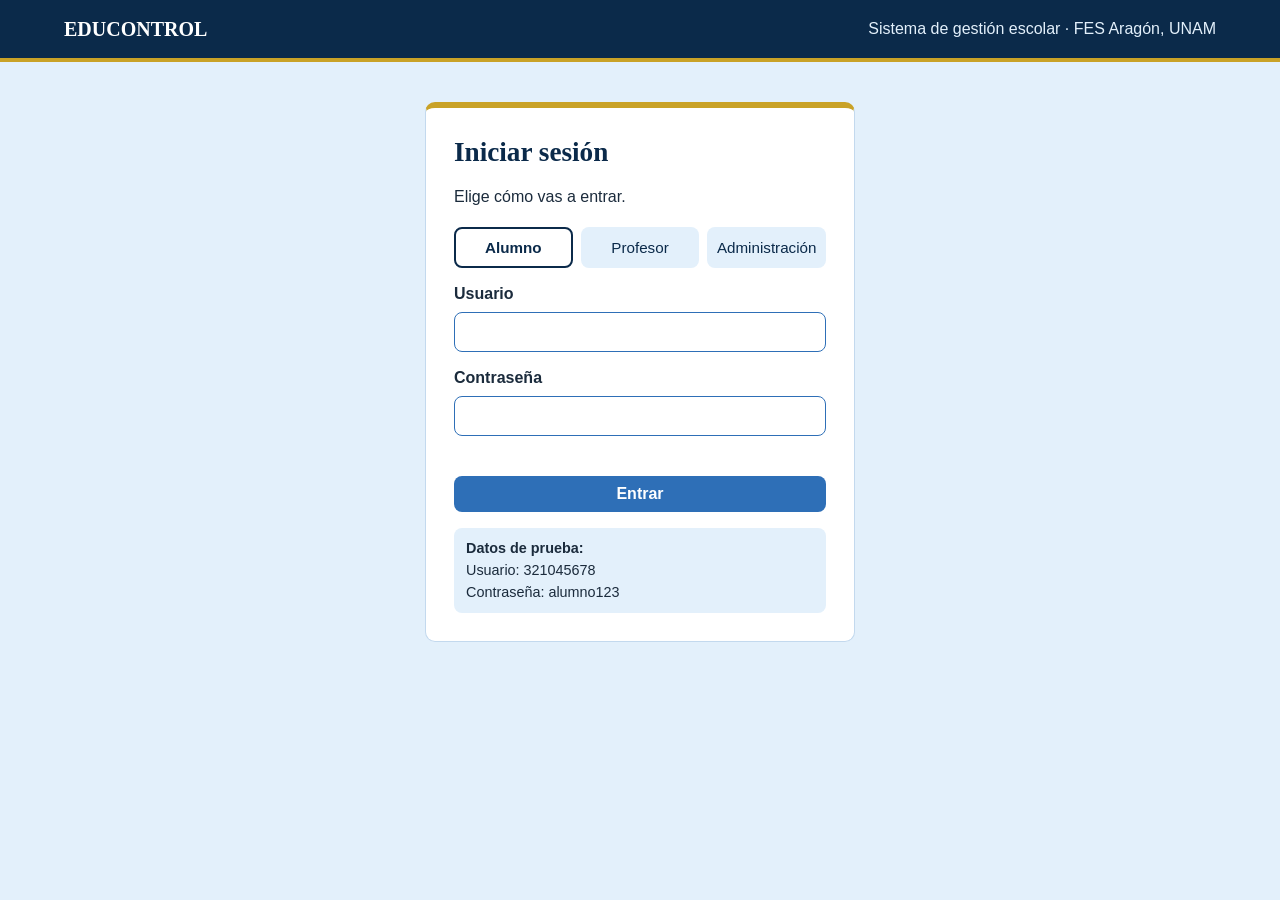
==== admin.html @ aebd2494 "Add files via upload" ====
<!DOCTYPE html>
<html lang="es">
<head>
  <meta charset="UTF-8">
  <meta name="viewport" content="width=device-width, initial-scale=1">
  <title>Administración – EDUCONTROL</title>
  <link rel="stylesheet" href="style.css">
</head>
<body>
  <header class="barra">
    <strong>EDUCONTROL · Administración</strong>
    <span id="saludo"></span>
    <button id="salir">Cerrar sesión</button>
  </header>

  <nav class="pestanas" id="pestanas">
    <button data-panel="resumen" class="activa">Resumen</button>
    <button data-panel="alumnos">Alumnos</button>
    <button data-panel="personal">Profesores</button>
    <button data-panel="reservas">Reservaciones</button>
    <button data-panel="contabilidad">Contabilidad</button>
  </nav>

  <main>
    <section class="panel activo" id="resumen">
      <h2>Resumen de la escuela</h2>
      <div class="tarjetas" id="tarjetasResumen"></div>
    </section>

    <section class="panel" id="alumnos">
      <h2>Alumnos</h2>
      <input type="search" id="buscar" placeholder="Buscar por nombre o cuenta">
      <div class="tabla-caja">
        <table>
          <thead><tr><th>Cuenta</th><th>Alumno</th><th>Promedio Diseño Lógico</th><th>Asistencia</th><th>Pagos pendientes</th></tr></thead>
          <tbody id="tablaAlumnos"></tbody>
        </table>
      </div>
    </section>

    <section class="panel" id="personal">
      <h2>Profesores y materias</h2>
      <div class="tabla-caja">
        <table>
          <thead><tr><th>Profesor</th><th>Materia</th><th>Salón</th></tr></thead>
          <tbody id="tablaProfes"></tbody>
        </table>
      </div>
    </section>

    <section class="panel" id="reservas">
      <h2>Todas las reservaciones</h2>
      <p class="mensaje" id="msgReserva"></p>
      <div class="tabla-caja">
        <table>
          <thead><tr><th>Espacio o equipo</th><th>Fecha</th><th>Hora</th><th>Profesor</th><th>Acción</th></tr></thead>
          <tbody id="tablaReservas"></tbody>
        </table>
      </div>
    </section>

    <section class="panel" id="contabilidad">
      <h2>Contabilidad</h2>
      <div class="tarjetas" id="tarjetasConta"></div>

      <h3>Cobros a alumnos</h3>
      <div class="tabla-caja">
        <table>
          <thead><tr><th>Alumno</th><th>Concepto</th><th>Monto</th><th>Estado</th><th>Acción</th></tr></thead>
          <tbody id="tablaPagos"></tbody>
        </table>
      </div>

      <h3>Gastos de la escuela</h3>
      <form class="formulario" id="formGasto" novalidate>
        <div><label for="conceptoGasto">Concepto</label><input type="text" id="conceptoGasto"></div>
        <div><label for="montoGasto">Monto (MXN)</label><input type="number" id="montoGasto" min="1" step="0.01"></div>
        <button class="boton" type="submit">Registrar gasto</button>
      </form>
      <p class="mensaje" id="msgGasto"></p>
      <div class="tabla-caja">
        <table>
          <thead><tr><th>Fecha</th><th>Concepto</th><th>Monto</th></tr></thead>
          <tbody id="tablaGastos"></tbody>
        </table>
      </div>
    </section>
  </main>

  <script src="datos.js"></script>
  <script src="admin.js"></script>
</body>
</html>
---- style.css ----
:root {
  --marino: #0b2a4a;
  --dorado: #c9a227;
  --claro: #e3f0fb;
  --blanco: #ffffff;
  --azul: #2e6fb7;
  --texto: #1b2b3c;
  --ok: #1f7a4d;
  --alerta: #b3261e;
}

* { box-sizing: border-box; }

body {
  margin: 0;
  font-family: "Segoe UI", Arial, sans-serif;
  color: var(--texto);
  background: var(--claro);
  line-height: 1.5;
}

h1, h2, h3 { font-family: Georgia, "Times New Roman", serif; color: var(--marino); line-height: 1.2; }

/* Barra superior */
.barra {
  display: flex; justify-content: space-between; align-items: center; flex-wrap: wrap; gap: 8px;
  padding: 14px 5%;
  background: var(--marino);
  border-bottom: 4px solid var(--dorado);
  color: var(--claro);
}
.barra strong { color: var(--blanco); font-family: Georgia, serif; font-size: 1.25rem; }
.barra button { background: none; border: 1px solid var(--claro); color: var(--claro); padding: 6px 14px; border-radius: 6px; cursor: pointer; font-size: 0.95rem; }
.barra button:hover { background: var(--claro); color: var(--marino); }

/* Pestañas */
.pestanas { display: flex; flex-wrap: wrap; gap: 6px; padding: 14px 5% 0; }
.pestanas button {
  background: var(--blanco); color: var(--marino);
  border: 1px solid #c3d9ee; border-bottom: 0;
  padding: 10px 18px; border-radius: 8px 8px 0 0;
  font-size: 1rem; cursor: pointer;
}
.pestanas button.activa { background: var(--marino); color: var(--blanco); font-weight: 600; }

main { padding: 0 5% 50px; }
.panel { display: none; background: var(--blanco); padding: 26px; border: 1px solid #c3d9ee; border-radius: 0 10px 10px 10px; }
.panel.activo { display: block; }
.panel h2 { margin-top: 0; }

/* Tarjetas de resumen */
.tarjetas { display: grid; grid-template-columns: repeat(auto-fit, minmax(190px, 1fr)); gap: 14px; margin: 16px 0; }
.tarjetas div { background: var(--claro); border-left: 5px solid var(--dorado); padding: 14px 16px; border-radius: 8px; }
.tarjetas strong { display: block; font-size: 1.6rem; color: var(--marino); }

/* Tablas */
.tabla-caja { overflow-x: auto; }
table { width: 100%; border-collapse: collapse; }
th, td { padding: 10px 12px; text-align: left; border-bottom: 1px solid #d4e4f3; }
th { background: var(--marino); color: var(--blanco); white-space: nowrap; }

/* Tareas */
.lista { list-style: none; padding: 0; margin: 0; }
.lista li { display: flex; justify-content: space-between; align-items: center; flex-wrap: wrap; gap: 10px; padding: 14px; border: 1px solid #d4e4f3; border-radius: 8px; margin-bottom: 10px; }
.lista small { display: block; color: #4a5d70; }
.etiqueta { padding: 3px 10px; border-radius: 12px; font-size: 0.85rem; font-weight: 600; }
.pendiente { background: #fdecea; color: var(--alerta); }
.entregada { background: #e3f4ea; color: var(--ok); }
.boton { background: var(--azul); color: var(--blanco); border: 0; border-radius: 8px; padding: 9px 18px; font-size: 1rem; font-weight: 600; cursor: pointer; }
.boton:hover { background: #245c9a; }

/* Inicio de sesión */
.login { max-width: 430px; margin: 40px auto; background: var(--blanco); border: 1px solid #c3d9ee; border-top: 6px solid var(--dorado); border-radius: 10px; padding: 28px; }
.login h1 { margin: 0 0 6px; font-size: 1.7rem; }
.roles { display: flex; gap: 8px; margin: 18px 0 4px; }
.roles button { flex: 1; padding: 10px 4px; background: var(--claro); color: var(--marino); border: 2px solid transparent; border-radius: 8px; font-size: 0.95rem; cursor: pointer; }
.roles button.activo { border-color: var(--marino); font-weight: 700; background: var(--blanco); }
label { display: block; margin-top: 14px; font-weight: 600; }
input { width: 100%; padding: 10px 12px; margin-top: 6px; border: 1px solid var(--azul); border-radius: 8px; font-size: 1rem; }
.error { color: var(--alerta); min-height: 1.3em; margin: 8px 0 0; }
.ayuda { background: var(--claro); padding: 10px 12px; border-radius: 8px; font-size: 0.9rem; margin-top: 16px; }
.login .boton { width: 100%; margin-top: 12px; }

:focus-visible { outline: 3px solid var(--azul); outline-offset: 2px; }

/* Formularios dentro de los paneles */
.formulario { display: grid; grid-template-columns: repeat(auto-fit, minmax(190px, 1fr)); gap: 12px; align-items: end; margin-bottom: 18px; }
.formulario label { margin-top: 0; }
select { width: 100%; padding: 10px 12px; margin-top: 6px; border: 1px solid var(--azul); border-radius: 8px; font-size: 1rem; background: var(--blanco); }
input[type="checkbox"] { width: auto; margin: 0; transform: scale(1.3); }
td input[type="number"] { width: 90px; margin: 0; padding: 6px 8px; }
.mensaje { margin: 10px 0; font-weight: 600; min-height: 1.4em; }
.mensaje.ok { color: var(--ok); }
.mensaje.mal { color: var(--alerta); }
.chico { background: var(--alerta); padding: 6px 12px; font-size: 0.9rem; }
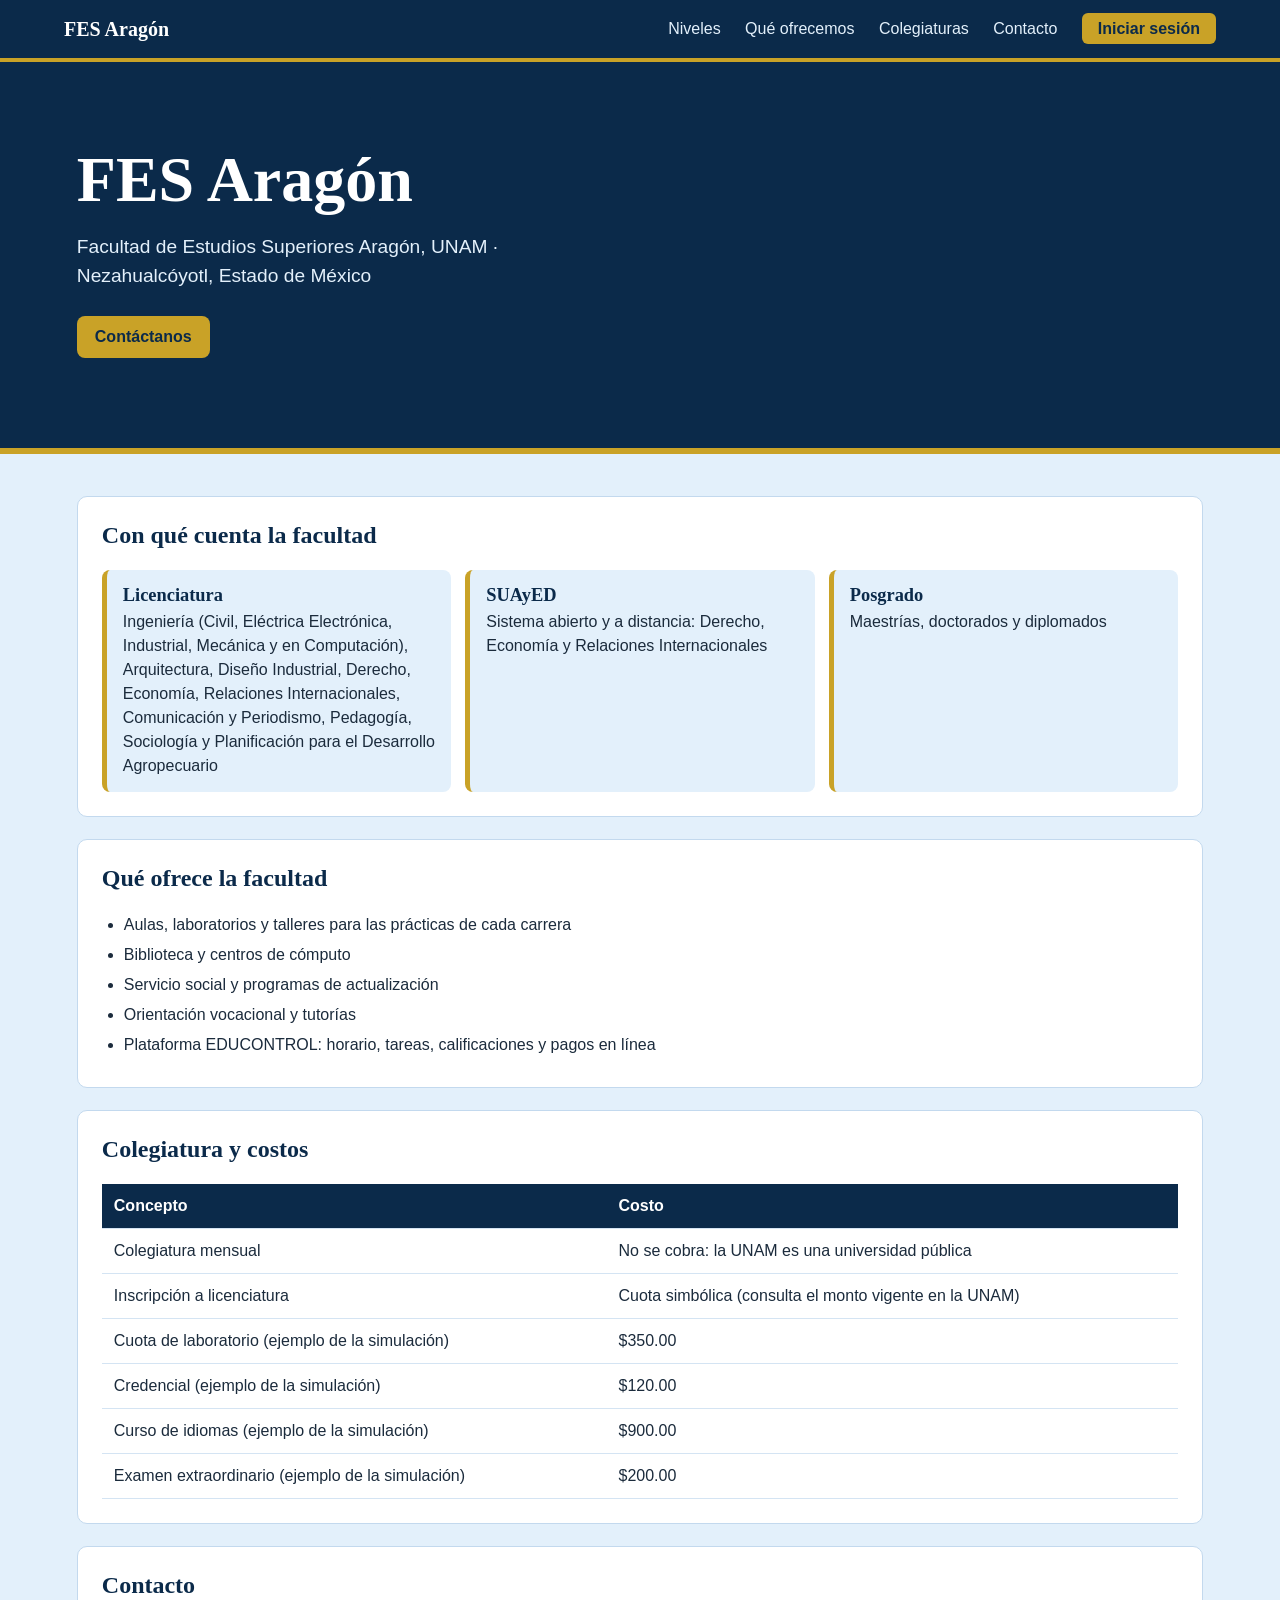
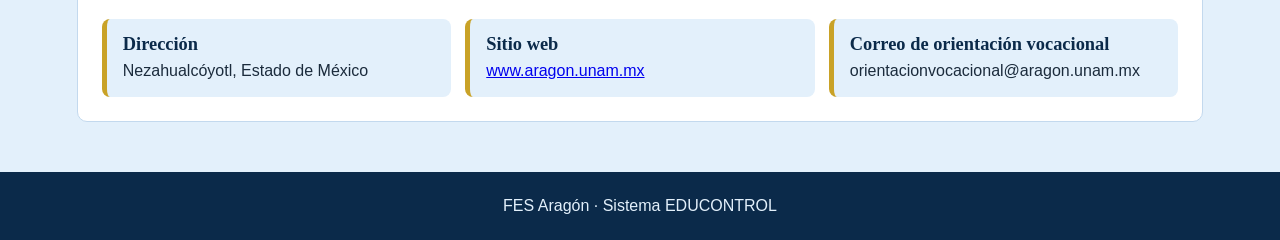
==== commit c734cc05: "Add files via upload" ====
--- a/admin.html
+++ b/admin.html
@@ -32,7 +32,7 @@
       <input type="search" id="buscar" placeholder="Buscar por nombre o cuenta">
       <div class="tabla-caja">
         <table>
-          <thead><tr><th>Cuenta</th><th>Alumno</th><th>Promedio Diseño Lógico</th><th>Asistencia</th><th>Pagos pendientes</th></tr></thead>
+          <thead><tr><th>Cuenta</th><th>Alumno</th><th>Calificación Diseño Lógico</th><th>Asistencia</th><th>Pagos pendientes</th></tr></thead>
           <tbody id="tablaAlumnos"></tbody>
         </table>
       </div>
--- a/style.css
+++ b/style.css
@@ -93,3 +93,37 @@
 .mensaje.ok { color: var(--ok); }
 .mensaje.mal { color: var(--alerta); }
 .chico { background: var(--alerta); padding: 6px 12px; font-size: 0.9rem; }
+
+/* ===== Página de inicio (presentación de la escuela) ===== */
+.enlaces a { color: var(--claro); margin-left: 20px; text-decoration: none; }
+.enlaces a:hover { color: var(--blanco); text-decoration: underline; }
+.enlaces .entrar { background: var(--dorado); color: var(--marino); padding: 7px 16px; border-radius: 6px; font-weight: 600; }
+.enlaces .entrar:hover { text-decoration: none; background: #dcb83a; color: var(--marino); }
+.volver { color: var(--claro); text-decoration: none; }
+.volver:hover { text-decoration: underline; color: var(--blanco); }
+
+.portada { background: var(--marino); color: var(--claro); padding: 80px 6% 90px; border-bottom: 6px solid var(--dorado); }
+.portada h1 { color: var(--blanco); font-size: clamp(2.2rem, 6vw, 4rem); margin: 0 0 14px; }
+.portada p { font-size: 1.2rem; max-width: 46ch; margin: 0 0 26px; }
+.portada .boton { background: var(--dorado); color: var(--marino); text-decoration: none; display: inline-block; }
+
+.inicio { padding: 20px 6% 50px; }
+.inicio section { background: var(--blanco); border: 1px solid #c3d9ee; border-radius: 10px; padding: 24px; margin-top: 22px; }
+.inicio h2 { margin-top: 0; }
+.cuadros { display: grid; grid-template-columns: repeat(auto-fit, minmax(210px, 1fr)); gap: 14px; }
+.cuadros div { background: var(--claro); border-left: 5px solid var(--dorado); border-radius: 8px; padding: 14px 16px; }
+.cuadros h3 { margin: 0 0 4px; font-size: 1.15rem; }
+.cuadros p { margin: 0; }
+.viñetas { margin: 0; padding-left: 22px; }
+.viñetas li { margin-bottom: 6px; }
+.pie { background: var(--marino); color: var(--claro); text-align: center; padding: 22px 6%; }
+.pie p { margin: 0; }
+
+/* ===== Evaluación y actividades ===== */
+.caja { border: 1px solid #c3d9ee; border-radius: 10px; padding: 18px; margin-bottom: 22px; background: var(--claro); }
+.caja h3 { margin-top: 0; }
+textarea { width: 100%; padding: 10px 12px; margin-top: 6px; border: 1px solid var(--azul); border-radius: 8px; font-size: 1rem; font-family: inherit; }
+.detalle { flex-basis: 100%; overflow-x: auto; }
+td input[type="text"] { width: 100%; min-width: 170px; margin: 0; padding: 6px 8px; }
+.lista input[type="file"] { width: auto; margin: 0; padding: 4px; max-width: 220px; }
+#finalizar, #reabrir { margin-right: 8px; }
